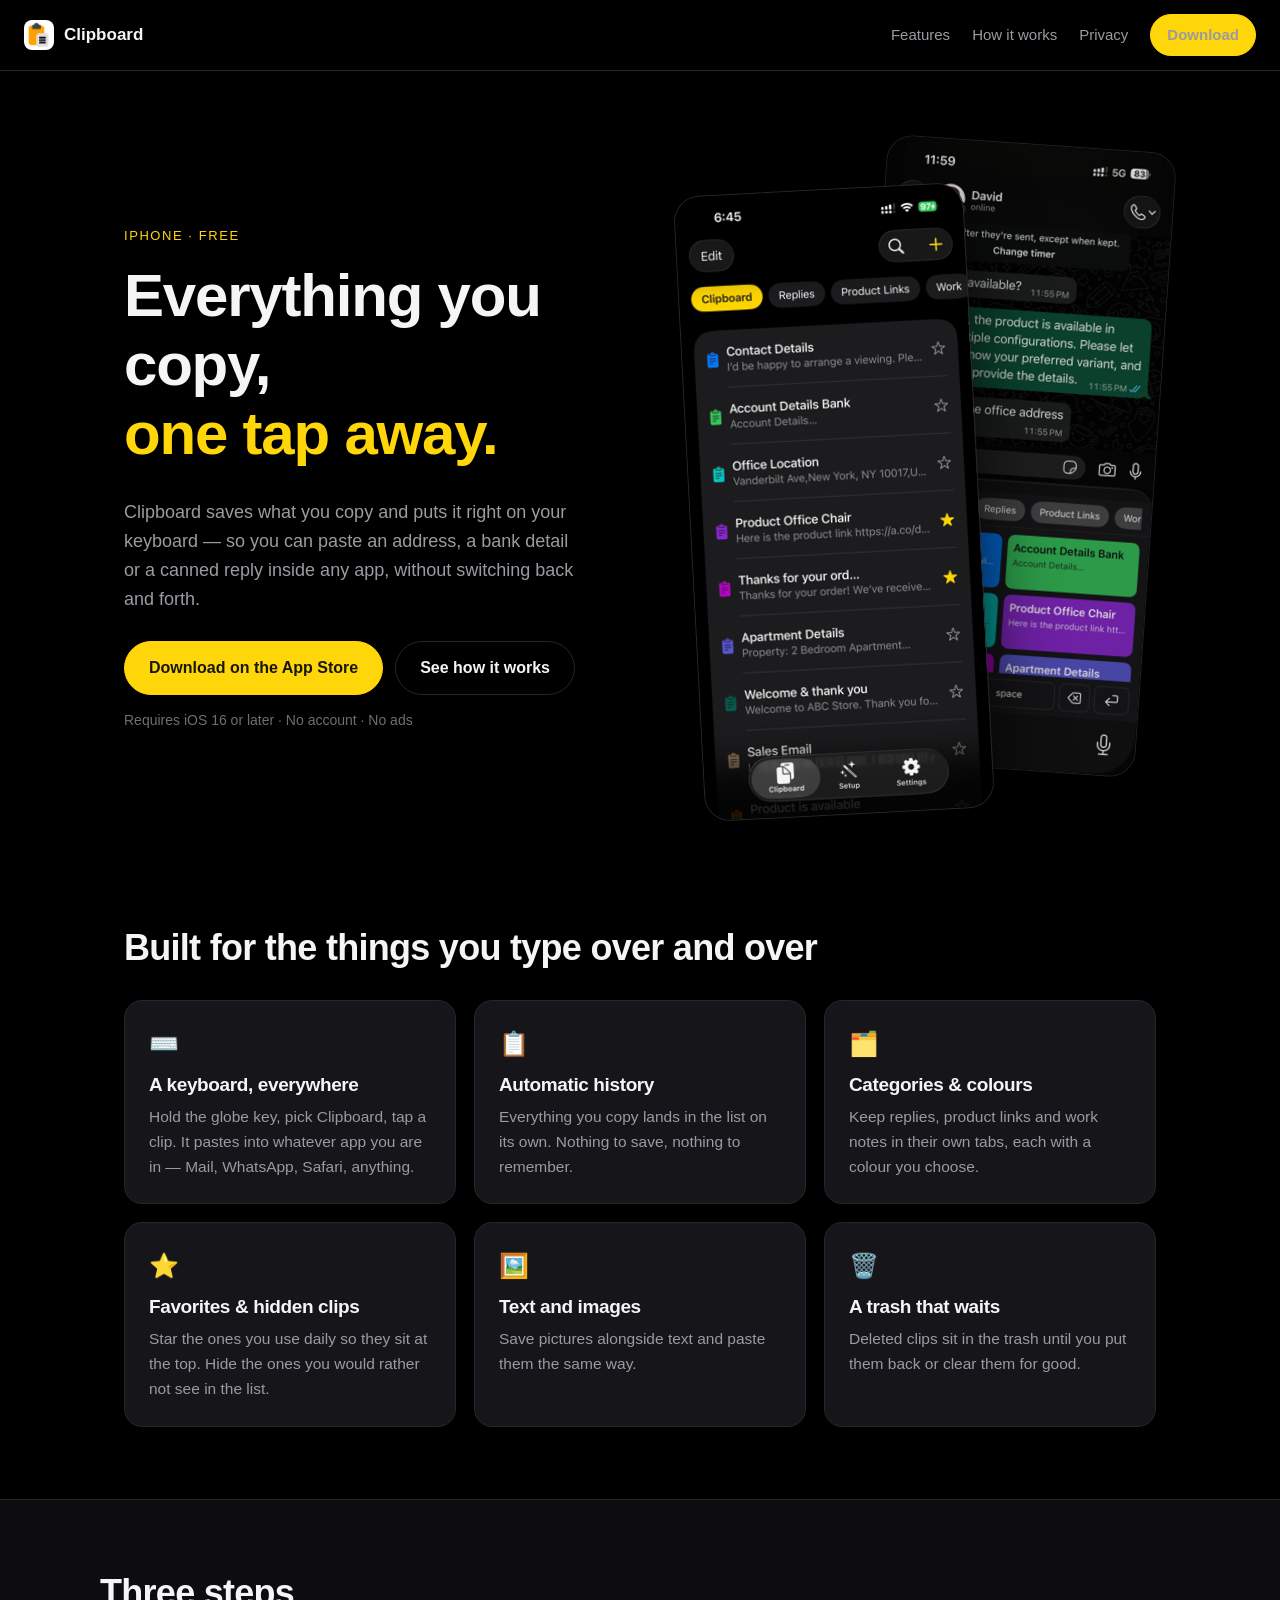
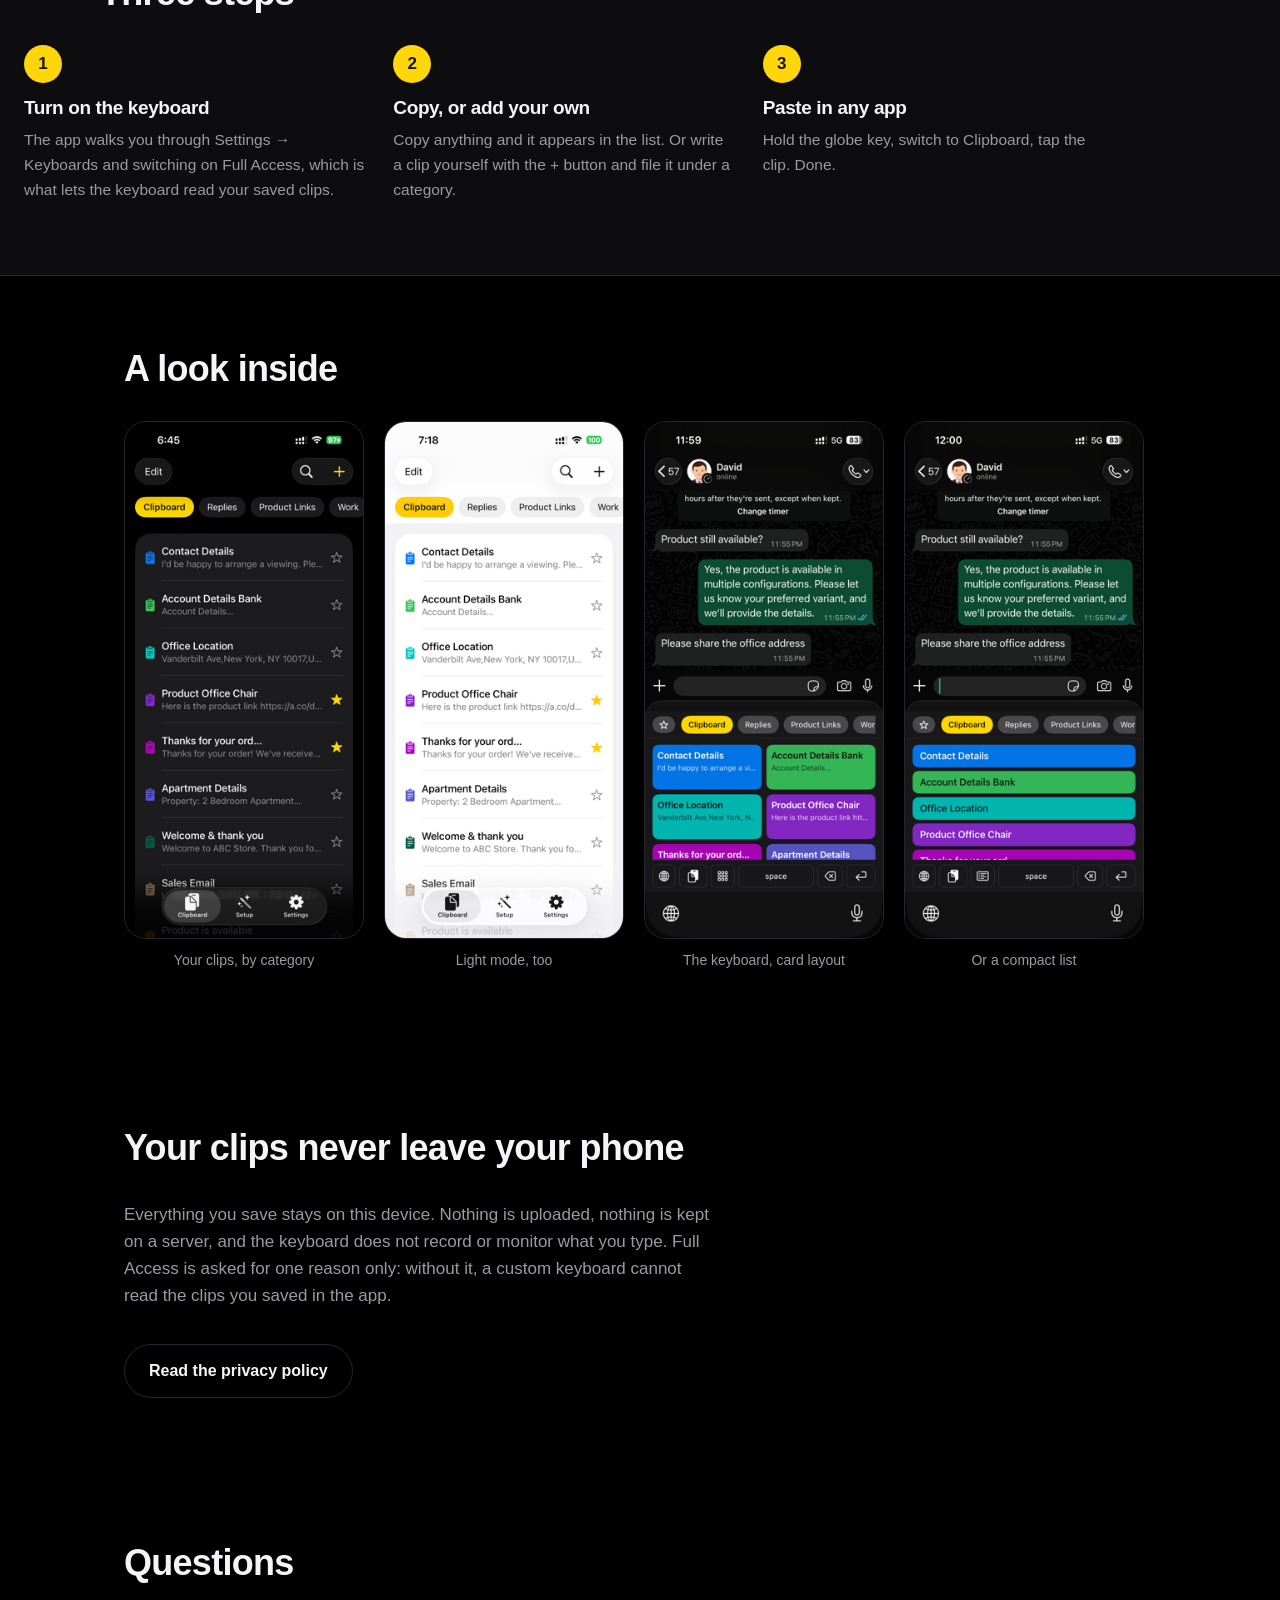
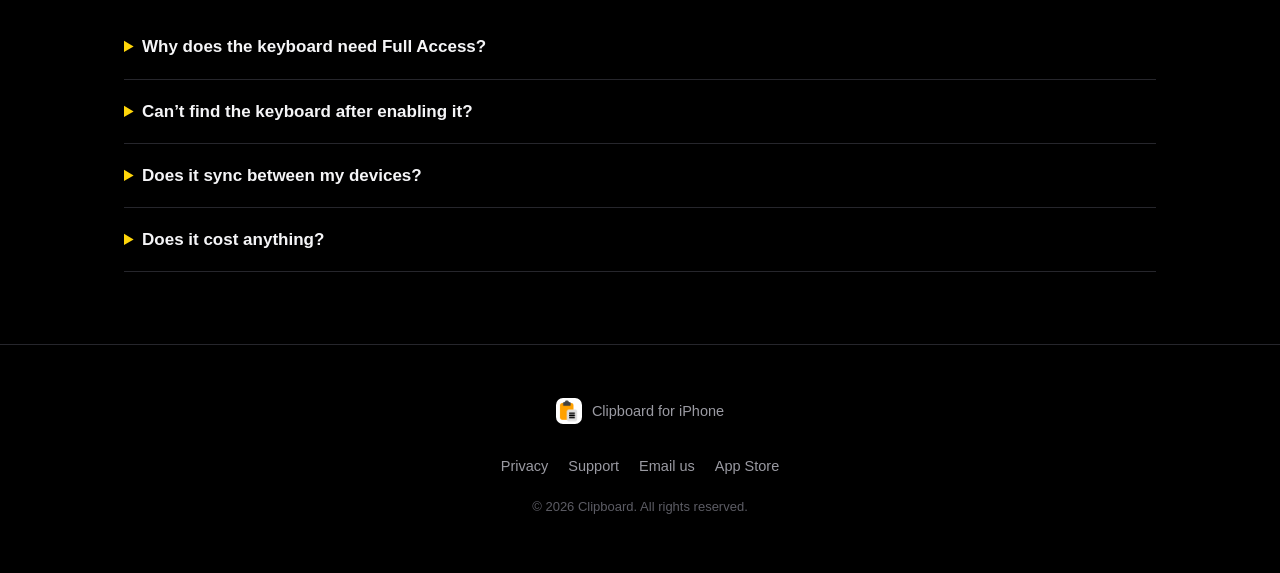
==== index.html @ fcdd83ca "Clipboard website: landing page, privacy policy, support page" ====
<!DOCTYPE html>
<html lang="en">
<head>
<meta charset="utf-8">
<meta name="viewport" content="width=device-width, initial-scale=1">
<title>Clipboard — Everything you copy, one tap away</title>
<meta name="description" content="Clipboard keeps everything you copy and puts it on your keyboard, ready to paste in any app. Categories, favorites, images. Everything stays on your iPhone.">
<meta property="og:title" content="Clipboard for iPhone">
<meta property="og:description" content="Everything you copy, ready to paste from your keyboard in any app.">
<meta property="og:image" content="assets/icon.png">
<meta property="og:type" content="website">
<link rel="icon" href="assets/favicon.png">
<link rel="apple-touch-icon" href="assets/apple-touch-icon.png">
<link rel="stylesheet" href="style.css">
</head>
<body>

<header class="nav">
  <a class="brand" href="./">
    <img src="assets/icon.png" alt="">
    <span>Clipboard</span>
  </a>
  <nav>
    <a href="#features">Features</a>
    <a href="#how">How it works</a>
    <a href="#privacy">Privacy</a>
    <a class="btn btn-sm" href="https://apps.apple.com/app/id6804240016">Download</a>
  </nav>
</header>

<section class="hero">
  <div class="hero-copy">
    <p class="eyebrow">iPhone · Free</p>
    <h1>Everything you copy,<br><span class="hi">one tap away.</span></h1>
    <p class="lede">Clipboard saves what you copy and puts it right on your keyboard — so you can paste an address, a bank detail or a canned reply inside any app, without switching back and forth.</p>
    <div class="cta">
      <a class="btn" href="https://apps.apple.com/app/id6804240016">Download on the App Store</a>
      <a class="btn btn-ghost" href="#how">See how it works</a>
    </div>
    <p class="fineprint">Requires iOS 16 or later · No account · No ads</p>
  </div>
  <div class="hero-shots">
    <img class="shot shot-back" src="assets/keyboard-grid.png" alt="The Clipboard keyboard open inside a chat app, showing saved clips as coloured cards">
    <img class="shot shot-front" src="assets/app-dark.png" alt="The Clipboard app listing saved clips by category">
  </div>
</section>

<section id="features" class="section">
  <h2>Built for the things you type over and over</h2>
  <div class="grid">
    <article class="card">
      <div class="ico">⌨️</div>
      <h3>A keyboard, everywhere</h3>
      <p>Hold the globe key, pick Clipboard, tap a clip. It pastes into whatever app you are in — Mail, WhatsApp, Safari, anything.</p>
    </article>
    <article class="card">
      <div class="ico">📋</div>
      <h3>Automatic history</h3>
      <p>Everything you copy lands in the list on its own. Nothing to save, nothing to remember.</p>
    </article>
    <article class="card">
      <div class="ico">🗂️</div>
      <h3>Categories &amp; colours</h3>
      <p>Keep replies, product links and work notes in their own tabs, each with a colour you choose.</p>
    </article>
    <article class="card">
      <div class="ico">⭐</div>
      <h3>Favorites &amp; hidden clips</h3>
      <p>Star the ones you use daily so they sit at the top. Hide the ones you would rather not see in the list.</p>
    </article>
    <article class="card">
      <div class="ico">🖼️</div>
      <h3>Text and images</h3>
      <p>Save pictures alongside text and paste them the same way.</p>
    </article>
    <article class="card">
      <div class="ico">🗑️</div>
      <h3>A trash that waits</h3>
      <p>Deleted clips sit in the trash until you put them back or clear them for good.</p>
    </article>
  </div>
</section>

<section id="how" class="section section-alt">
  <h2>Three steps</h2>
  <ol class="steps">
    <li>
      <span class="num">1</span>
      <h3>Turn on the keyboard</h3>
      <p>The app walks you through Settings → Keyboards and switching on Full Access, which is what lets the keyboard read your saved clips.</p>
    </li>
    <li>
      <span class="num">2</span>
      <h3>Copy, or add your own</h3>
      <p>Copy anything and it appears in the list. Or write a clip yourself with the + button and file it under a category.</p>
    </li>
    <li>
      <span class="num">3</span>
      <h3>Paste in any app</h3>
      <p>Hold the globe key, switch to Clipboard, tap the clip. Done.</p>
    </li>
  </ol>
</section>

<section class="section shots">
  <h2>A look inside</h2>
  <div class="strip">
    <figure><img src="assets/app-dark.png" alt="Clip list in dark mode"><figcaption>Your clips, by category</figcaption></figure>
    <figure><img src="assets/app-light.png" alt="Clip list in light mode"><figcaption>Light mode, too</figcaption></figure>
    <figure><img src="assets/keyboard-grid.png" alt="Keyboard showing clips as cards"><figcaption>The keyboard, card layout</figcaption></figure>
    <figure><img src="assets/keyboard-list.png" alt="Keyboard showing clips as a list"><figcaption>Or a compact list</figcaption></figure>
  </div>
</section>

<section id="privacy" class="section privacy">
  <h2>Your clips never leave your phone</h2>
  <p>Everything you save stays on this device. Nothing is uploaded, nothing is kept on a server, and the keyboard does not record or monitor what you type. Full Access is asked for one reason only: without it, a custom keyboard cannot read the clips you saved in the app.</p>
  <a class="btn btn-ghost" href="privacy.html">Read the privacy policy</a>
</section>

<section class="section faq">
  <h2>Questions</h2>
  <details><summary>Why does the keyboard need Full Access?</summary><p>iOS keeps custom keyboards sealed off from the rest of the phone unless you grant Full Access. Clipboard needs it to read the clips saved in the app. It is not used to record, log or send anything you type.</p></details>
  <details><summary>Can’t find the keyboard after enabling it?</summary><p>Inside any app, press and hold the globe key on the keyboard and pick Clipboard from the list. If it isn’t there, open Settings → General → Keyboard → Keyboards and add it.</p></details>
  <details><summary>Does it sync between my devices?</summary><p>No. Clips live on the device that saved them — that’s what keeps them private.</p></details>
  <details><summary>Does it cost anything?</summary><p>The app is free to download from the App Store.</p></details>
</section>

<footer class="footer">
  <div>
    <img src="assets/icon.png" alt="" class="foot-icon">
    <p>Clipboard for iPhone</p>
  </div>
  <nav>
    <a href="privacy.html">Privacy</a>
    <a href="support.html">Support</a>
    <a href="mailto:support@replykitapp.com">Email us</a>
    <a href="https://apps.apple.com/app/id6804240016">App Store</a>
  </nav>
  <p class="copy">© 2026 Clipboard. All rights reserved.</p>
</footer>

</body>
</html>
---- style.css ----
/* Clipboard — landing page styles */

:root {
  --bg: #000000;
  --bg-alt: #0d0d0f;
  --card: #16161a;
  --line: #26262c;
  --text: #f5f5f7;
  --muted: #9a9aa2;
  --accent: #ffd60a;
  --accent-ink: #17170a;
  --radius: 18px;
  --max: 1080px;
  --font: -apple-system, BlinkMacSystemFont, "SF Pro Text", "Segoe UI", Roboto, Helvetica, Arial, sans-serif;
}

* { box-sizing: border-box; }

html { scroll-behavior: smooth; }

body {
  margin: 0;
  background: var(--bg);
  color: var(--text);
  font-family: var(--font);
  font-size: 17px;
  line-height: 1.6;
  -webkit-font-smoothing: antialiased;
}

img { max-width: 100%; display: block; }

a { color: inherit; }

h1, h2, h3 { line-height: 1.15; letter-spacing: -0.02em; margin: 0 0 .5em; }

/* ---------- nav ---------- */

.nav {
  position: sticky;
  top: 0;
  z-index: 10;
  display: flex;
  align-items: center;
  justify-content: space-between;
  gap: 16px;
  padding: 14px 24px;
  background: rgba(0, 0, 0, .72);
  backdrop-filter: saturate(180%) blur(14px);
  border-bottom: 1px solid var(--line);
}

.brand {
  display: flex;
  align-items: center;
  gap: 10px;
  font-weight: 600;
  text-decoration: none;
}

.brand img { width: 30px; height: 30px; border-radius: 8px; }

.nav nav { display: flex; align-items: center; gap: 22px; }

.nav nav a { color: var(--muted); text-decoration: none; font-size: 15px; }

.nav nav a:hover { color: var(--text); }

/* ---------- buttons ---------- */

.btn {
  display: inline-block;
  background: var(--accent);
  color: var(--accent-ink);
  font-weight: 600;
  font-size: 16px;
  text-decoration: none;
  padding: 13px 24px;
  border-radius: 999px;
  border: 1px solid var(--accent);
  transition: transform .15s ease, opacity .15s ease;
}

.btn:hover { transform: translateY(-1px); opacity: .92; }

.btn-sm { padding: 8px 16px; font-size: 14px; }

.btn-ghost {
  background: transparent;
  color: var(--text);
  border-color: var(--line);
}

/* ---------- hero ---------- */

.hero {
  max-width: var(--max);
  margin: 0 auto;
  padding: 72px 24px 40px;
  display: grid;
  grid-template-columns: 1.05fr .95fr;
  gap: 48px;
  align-items: center;
}

.eyebrow {
  margin: 0 0 14px;
  font-size: 13px;
  letter-spacing: .12em;
  text-transform: uppercase;
  color: var(--accent);
}

.hero h1 { font-size: clamp(38px, 5.4vw, 60px); font-weight: 700; }

.hi { color: var(--accent); }

.lede { color: var(--muted); font-size: 18px; max-width: 46ch; }

.cta { display: flex; flex-wrap: wrap; gap: 12px; margin: 28px 0 14px; }

.fineprint { color: #6d6d76; font-size: 14px; margin: 0; }

.hero-shots { position: relative; min-height: 460px; }

.shot {
  border-radius: 26px;
  border: 1px solid var(--line);
  box-shadow: 0 30px 70px rgba(0, 0, 0, .75);
}

.shot-back {
  position: absolute;
  top: 0;
  right: 0;
  width: 62%;
  transform: rotate(4deg);
  opacity: .85;
}

.shot-front {
  position: relative;
  width: 62%;
  margin-top: 46px;
  transform: rotate(-3deg);
}

/* ---------- sections ---------- */

.section {
  max-width: var(--max);
  margin: 0 auto;
  padding: 72px 24px;
}

.section h2 { font-size: clamp(26px, 3.4vw, 36px); margin-bottom: 32px; }

.section-alt {
  max-width: none;
  background: var(--bg-alt);
  border-block: 1px solid var(--line);
}

.section-alt > * { max-width: var(--max); margin-inline: auto; }

/* ---------- feature grid ---------- */

.grid {
  display: grid;
  grid-template-columns: repeat(auto-fit, minmax(260px, 1fr));
  gap: 18px;
}

.card {
  background: var(--card);
  border: 1px solid var(--line);
  border-radius: var(--radius);
  padding: 24px;
}

.card h3 { font-size: 19px; }

.card p { color: var(--muted); margin: 0; font-size: 15.5px; }

.ico { font-size: 24px; margin-bottom: 10px; }

/* ---------- steps ---------- */

.steps {
  list-style: none;
  counter-reset: none;
  margin: 0;
  padding: 0;
  display: grid;
  grid-template-columns: repeat(auto-fit, minmax(260px, 1fr));
  gap: 28px;
}

.num {
  display: grid;
  place-items: center;
  width: 38px;
  height: 38px;
  border-radius: 50%;
  background: var(--accent);
  color: var(--accent-ink);
  font-weight: 700;
  margin-bottom: 14px;
}

.steps h3 { font-size: 19px; }

.steps p { color: var(--muted); margin: 0; font-size: 15.5px; }

/* ---------- screenshot strip ---------- */

.strip {
  display: flex;
  gap: 20px;
  overflow-x: auto;
  padding-bottom: 12px;
  scroll-snap-type: x mandatory;
}

.strip figure { margin: 0; flex: 0 0 240px; scroll-snap-align: start; }

.strip img { border-radius: 22px; border: 1px solid var(--line); }

.strip figcaption { color: var(--muted); font-size: 14px; margin-top: 10px; text-align: center; }

/* ---------- privacy ---------- */

.privacy p { color: var(--muted); max-width: 62ch; font-size: 17px; }

.privacy .btn-ghost { margin-top: 18px; }

/* ---------- faq ---------- */

.faq details {
  border-bottom: 1px solid var(--line);
  padding: 18px 0;
}

.faq summary { cursor: pointer; font-weight: 600; font-size: 17px; }

.faq summary::marker { color: var(--accent); }

.faq p { color: var(--muted); margin: 10px 0 0; font-size: 15.5px; }

/* ---------- footer ---------- */

.footer {
  border-top: 1px solid var(--line);
  padding: 40px 24px 56px;
  text-align: center;
  color: var(--muted);
  font-size: 14.5px;
}

.footer > div { display: flex; align-items: center; justify-content: center; gap: 10px; }

.foot-icon { width: 26px; height: 26px; border-radius: 7px; }

.footer nav { display: flex; flex-wrap: wrap; justify-content: center; gap: 20px; margin: 18px 0; }

.footer nav a { text-decoration: none; }

.footer nav a:hover { color: var(--accent); }

.copy { color: #5c5c64; font-size: 13px; margin: 0; }

/* ---------- article pages (privacy, support) ---------- */

.page {
  max-width: 720px;
  margin: 0 auto;
  padding: 56px 24px 80px;
}

.page h1 { font-size: 34px; }

.page h2 { font-size: 21px; margin-top: 34px; }

.page p, .page li { color: #c9c9d1; }

.page ul { padding-left: 20px; }

.updated { color: var(--muted); font-size: 14px; }

/* ---------- responsive ---------- */

@media (max-width: 820px) {
  .hero { grid-template-columns: 1fr; padding-top: 48px; }
  .hero-shots { min-height: 0; display: flex; justify-content: center; gap: 14px; }
  .shot-back { position: static; width: 46%; transform: rotate(3deg); }
  .shot-front { width: 46%; margin-top: 0; }
  .nav nav a:not(.btn) { display: none; }
}
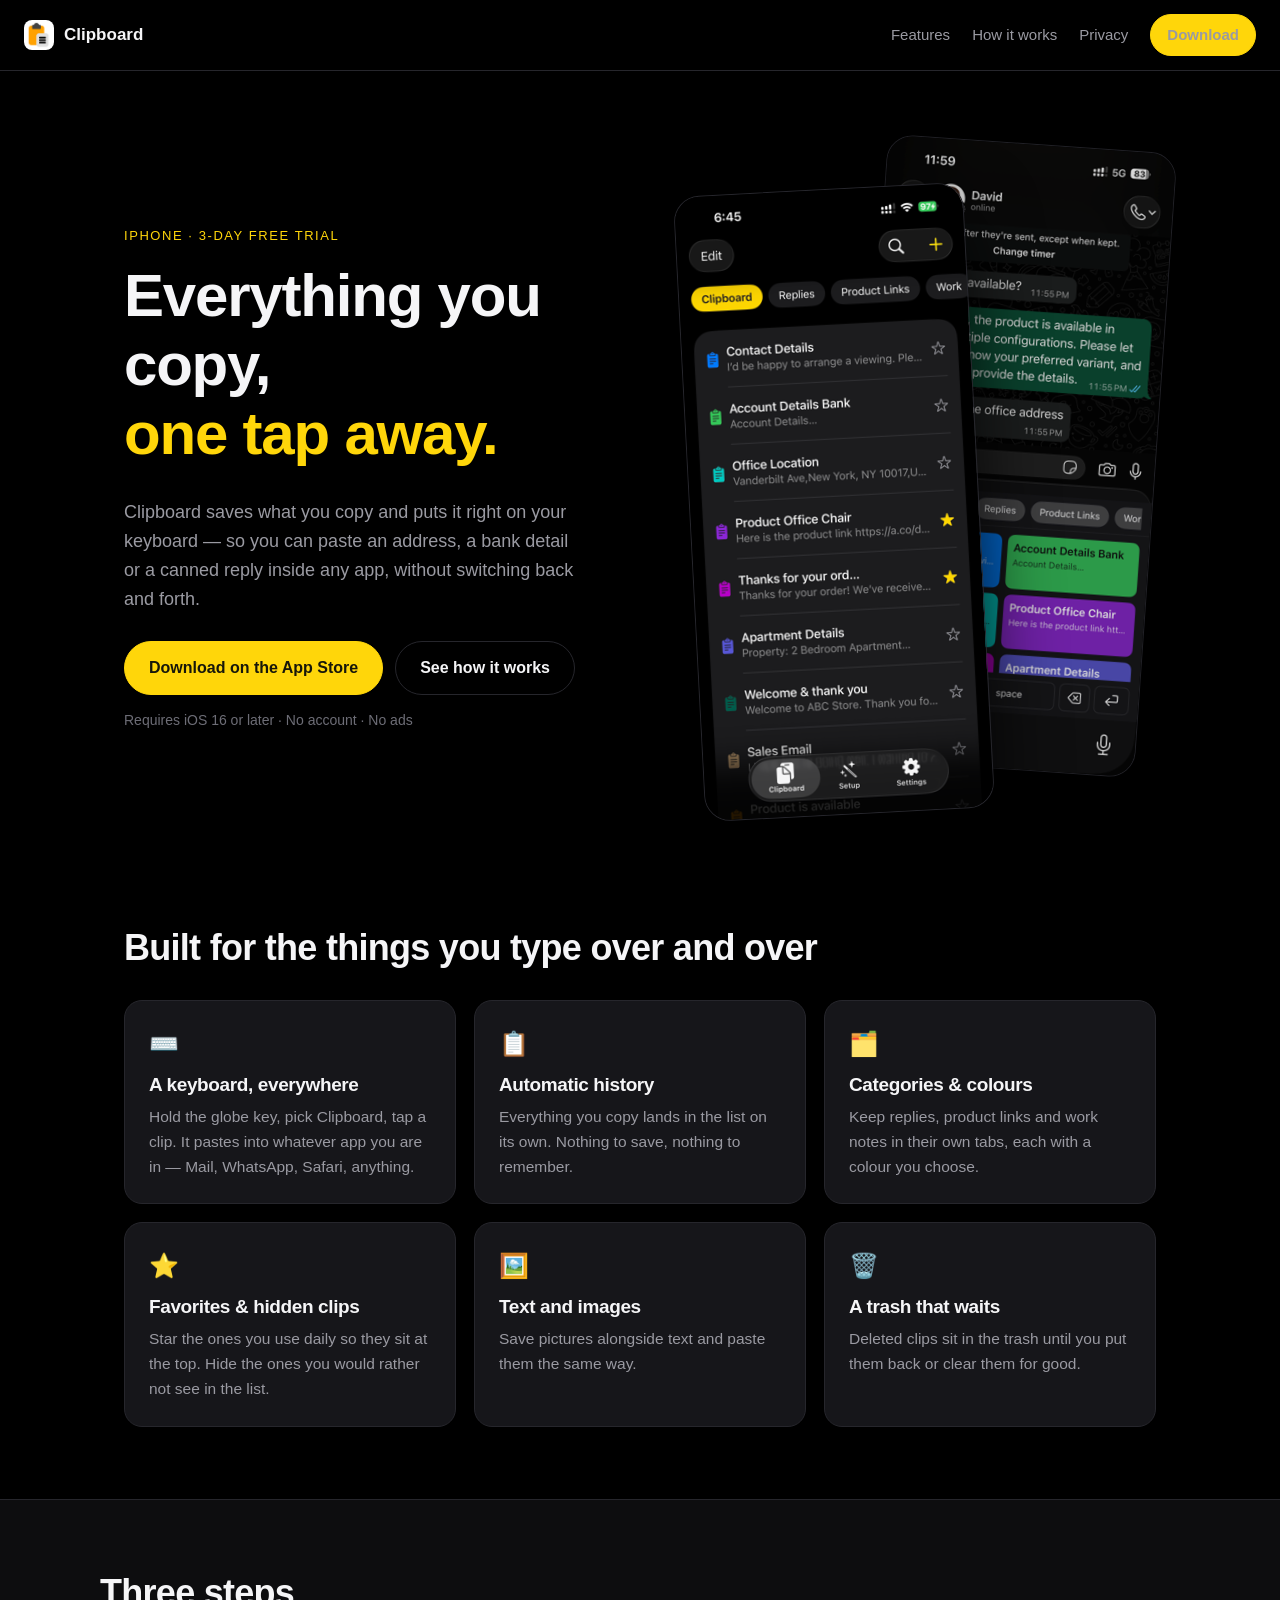
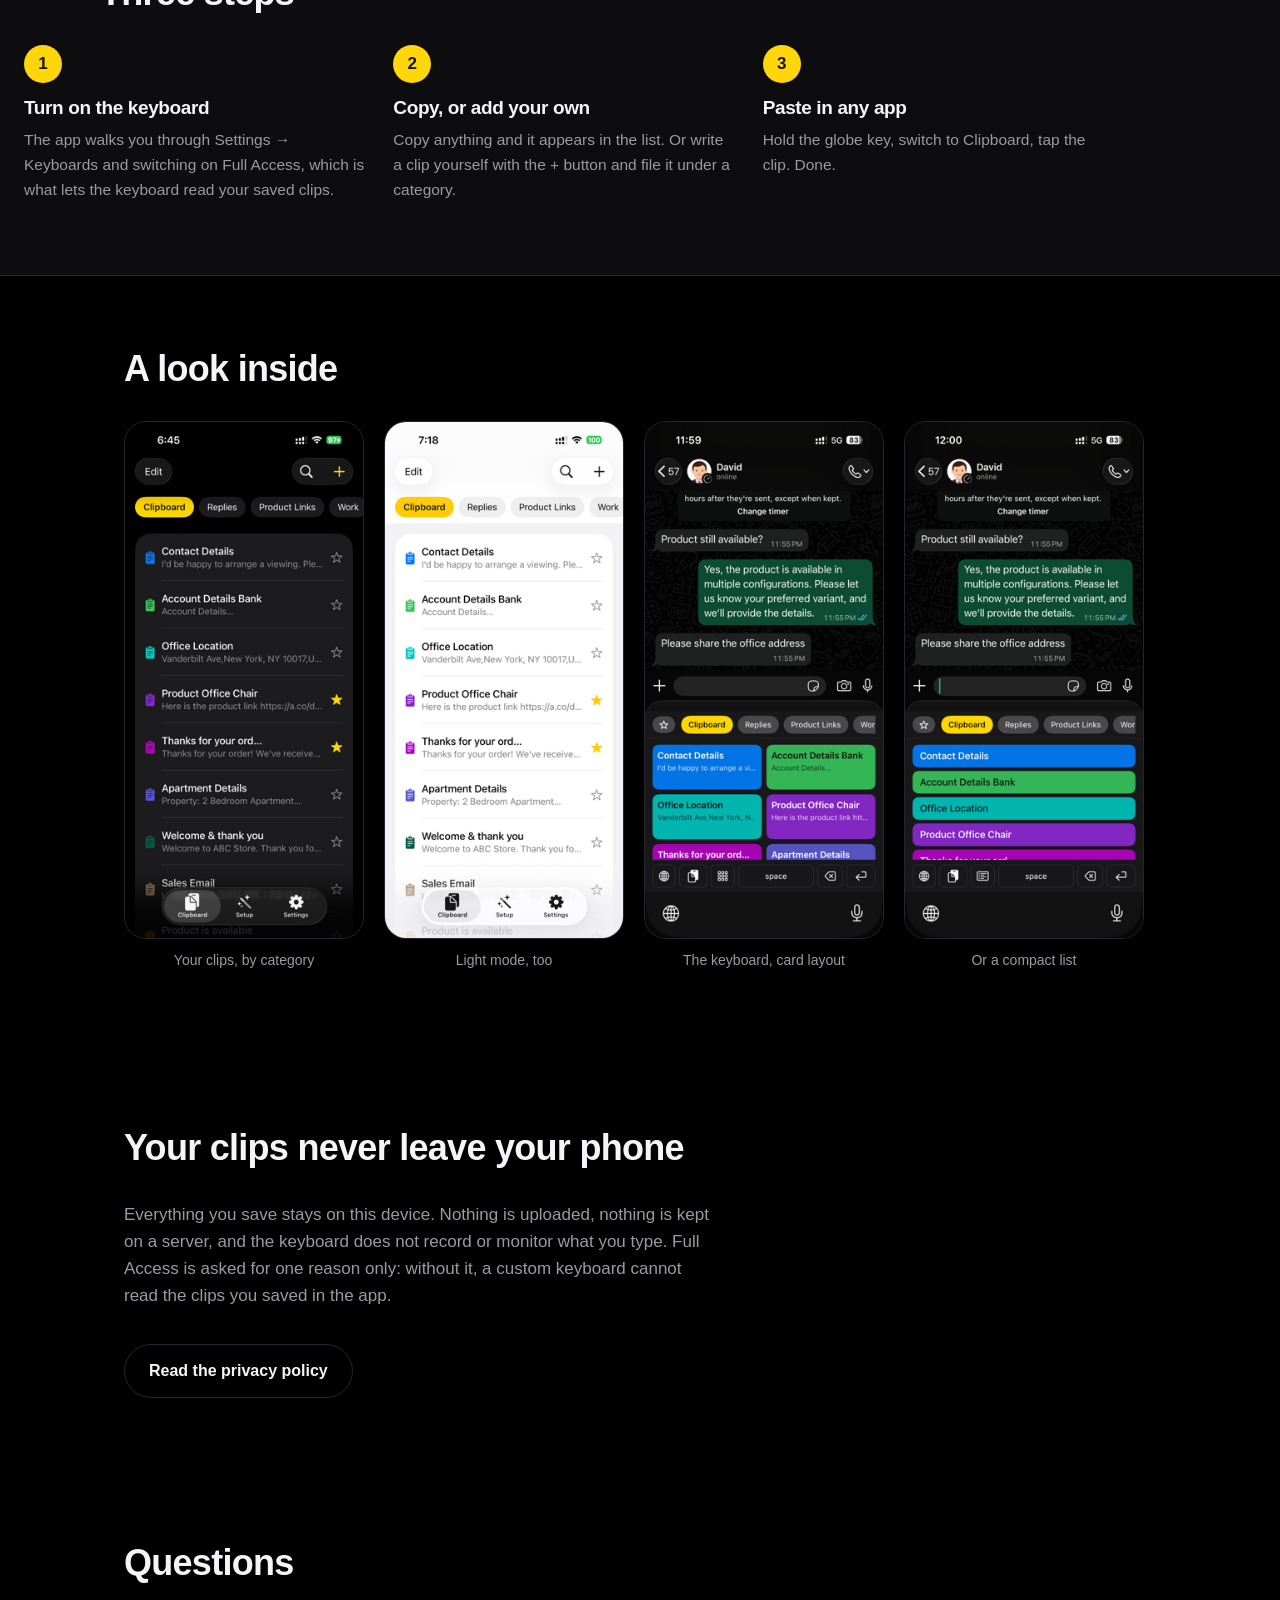
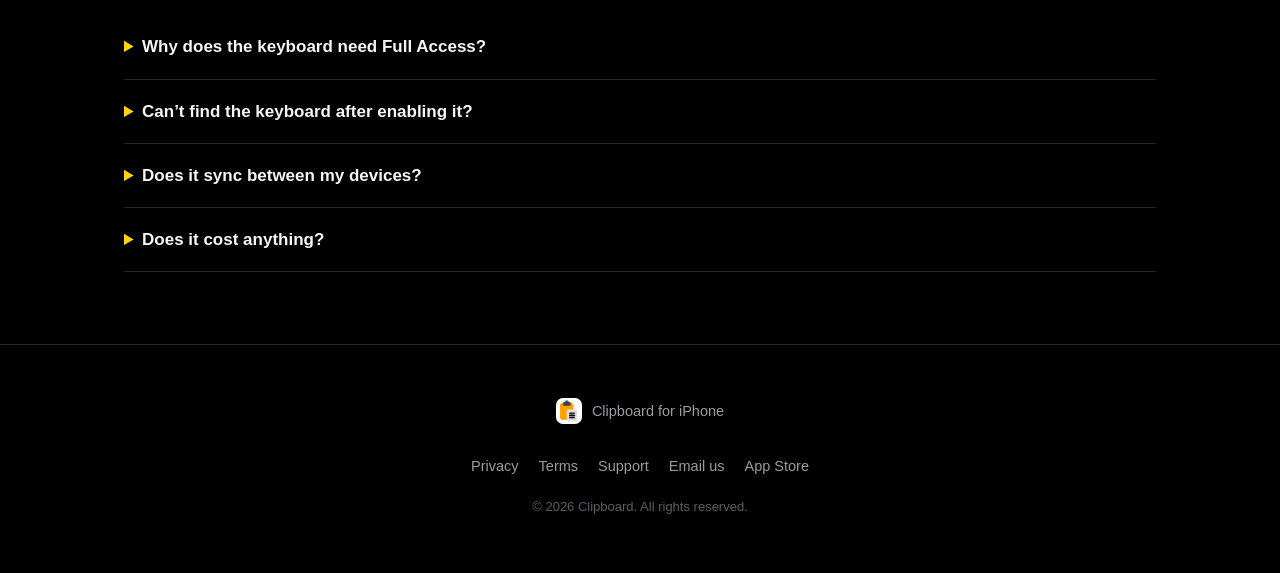
==== commit a64f7df2: "privacy policy" ====
--- a/index.html
+++ b/index.html
@@ -30,7 +30,7 @@
 
 <section class="hero">
   <div class="hero-copy">
-    <p class="eyebrow">iPhone · Free</p>
+    <p class="eyebrow">iPhone · 3-day free trial</p>
     <h1>Everything you copy,<br><span class="hi">one tap away.</span></h1>
     <p class="lede">Clipboard saves what you copy and puts it right on your keyboard — so you can paste an address, a bank detail or a canned reply inside any app, without switching back and forth.</p>
     <div class="cta">
@@ -123,7 +123,7 @@
   <details><summary>Why does the keyboard need Full Access?</summary><p>iOS keeps custom keyboards sealed off from the rest of the phone unless you grant Full Access. Clipboard needs it to read the clips saved in the app. It is not used to record, log or send anything you type.</p></details>
   <details><summary>Can’t find the keyboard after enabling it?</summary><p>Inside any app, press and hold the globe key on the keyboard and pick Clipboard from the list. If it isn’t there, open Settings → General → Keyboard → Keyboards and add it.</p></details>
   <details><summary>Does it sync between my devices?</summary><p>No. Clips live on the device that saved them — that’s what keeps them private.</p></details>
-  <details><summary>Does it cost anything?</summary><p>The app is free to download from the App Store.</p></details>
+  <details><summary>Does it cost anything?</summary><p>Clipboard is free to download and includes a 3-day free trial with every feature unlocked. You are not charged automatically when the trial ends. To keep using the app after the trial, choose a yearly subscription (renews automatically until you cancel it in Settings) or a one-time lifetime purchase, both paid through the App Store. See the <a href="terms.html">Terms &amp; Conditions</a> for details.</p></details>
 </section>
 
 <footer class="footer">
@@ -133,6 +133,7 @@
   </div>
   <nav>
     <a href="privacy.html">Privacy</a>
+    <a href="terms.html">Terms</a>
     <a href="support.html">Support</a>
     <a href="mailto:support@replykitapp.com">Email us</a>
     <a href="https://apps.apple.com/app/id6804240016">App Store</a>
